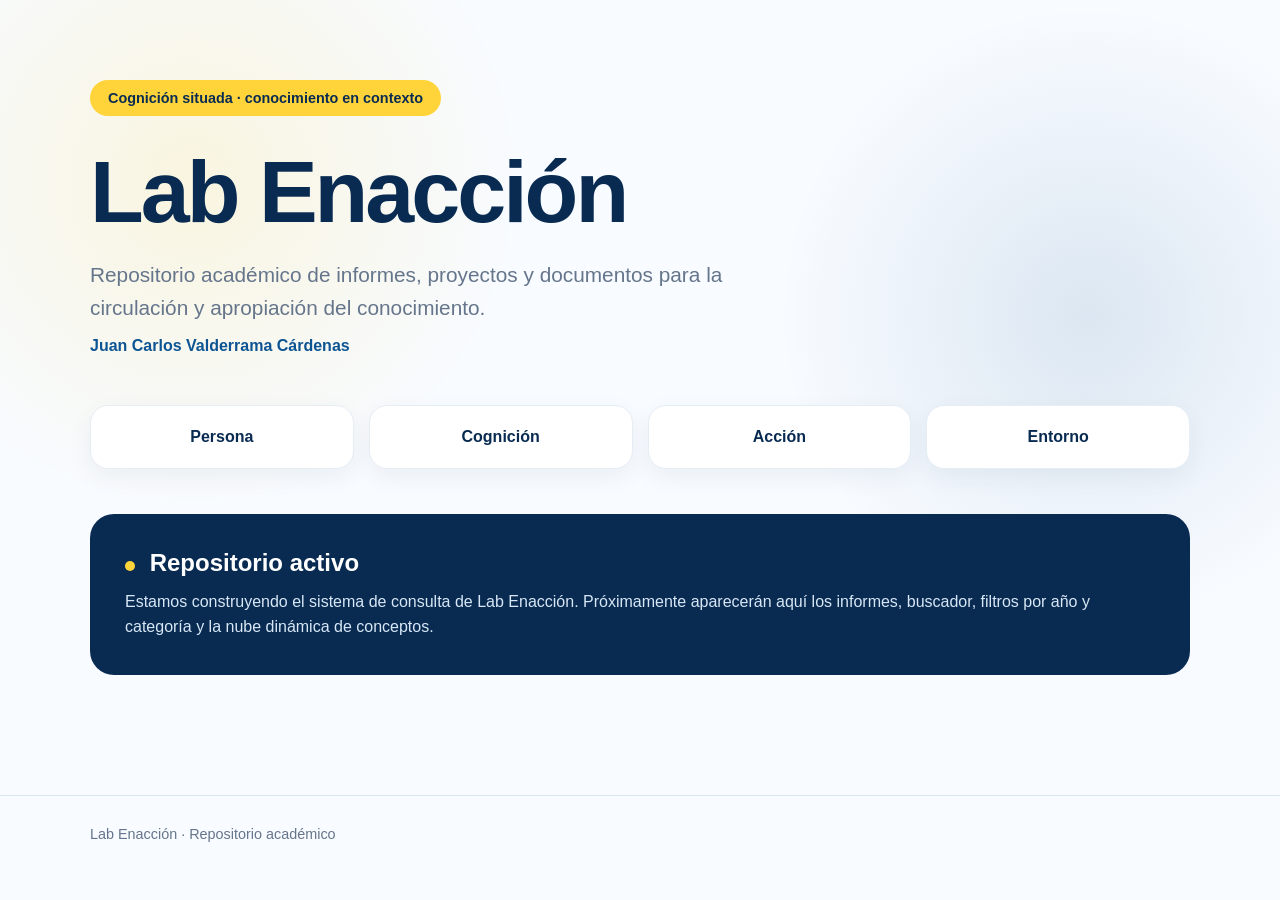
==== index.html @ b4e75525 "Create index.html Crear página inicial de Lab Enacción" ====
<!DOCTYPE html>
<html lang="es">
<head>
  <meta charset="UTF-8">
  <meta name="viewport" content="width=device-width, initial-scale=1.0">

  <title>Lab Enacción | Repositorio de informes</title>

  <meta
    name="description"
    content="Repositorio académico de informes y documentos de Lab Enacción."
  >

  <style>
    :root {
      --azul-oscuro: #092B52;
      --azul: #0D5493;
      --azul-claro: #EAF3FB;
      --amarillo: #FFD43B;
      --blanco: #FFFFFF;
      --fondo: #F8FBFF;
      --gris: #65758B;
    }

    * {
      box-sizing: border-box;
      margin: 0;
      padding: 0;
    }

    body {
      font-family: Arial, Helvetica, sans-serif;
      background:
        radial-gradient(
          circle at 15% 20%,
          rgba(255, 212, 59, 0.16),
          transparent 25%
        ),
        radial-gradient(
          circle at 85% 35%,
          rgba(13, 84, 147, 0.12),
          transparent 25%
        ),
        var(--fondo);

      color: var(--azul-oscuro);
      min-height: 100vh;
    }

    .container {
      width: min(1100px, 90%);
      margin: auto;
    }

    header {
      padding: 80px 0 50px;
    }

    .tag {
      display: inline-block;
      background: var(--amarillo);
      padding: 10px 18px;
      border-radius: 30px;
      font-weight: bold;
      font-size: 0.9rem;
      margin-bottom: 25px;
    }

    h1 {
      font-size: clamp(3rem, 7vw, 5.5rem);
      letter-spacing: -3px;
      margin-bottom: 15px;
    }

    .subtitle {
      font-size: 1.3rem;
      color: var(--gris);
      max-width: 650px;
      line-height: 1.6;
    }

    .author {
      margin-top: 12px;
      color: var(--azul);
      font-weight: 600;
    }

    .concept {
      margin-top: 50px;
      display: grid;
      grid-template-columns: repeat(4, 1fr);
      gap: 15px;
    }

    .concept div {
      background: white;
      border: 1px solid #e5edf5;
      padding: 22px;
      border-radius: 18px;
      text-align: center;
      font-weight: bold;
      box-shadow: 0 8px 25px rgba(9, 43, 82, 0.06);
      animation: aparecer 0.8s ease both;
    }

    .concept div:nth-child(2) {
      animation-delay: 0.1s;
    }

    .concept div:nth-child(3) {
      animation-delay: 0.2s;
    }

    .concept div:nth-child(4) {
      animation-delay: 0.3s;
    }

    @keyframes aparecer {
      from {
        opacity: 0;
        transform: translateY(15px);
      }

      to {
        opacity: 1;
        transform: translateY(0);
      }
    }

    .status {
      margin-top: 45px;
      background: var(--azul-oscuro);
      color: white;
      border-radius: 24px;
      padding: 35px;
    }

    .status h2 {
      margin-bottom: 12px;
    }

    .status p {
      color: #d8e7f5;
      line-height: 1.6;
    }

    .dot {
      width: 10px;
      height: 10px;
      background: var(--amarillo);
      display: inline-block;
      border-radius: 50%;
      margin-right: 8px;
      animation: pulso 2s infinite;
    }

    @keyframes pulso {
      50% {
        transform: scale(1.5);
        opacity: 0.6;
      }
    }

    footer {
      margin-top: 70px;
      padding: 30px 0;
      border-top: 1px solid #dce6ef;
      color: var(--gris);
      font-size: 0.9rem;
    }

    @media (max-width: 700px) {
      .concept {
        grid-template-columns: 1fr 1fr;
      }

      header {
        padding-top: 50px;
      }
    }
  </style>
</head>

<body>

  <header>
    <div class="container">

      <div class="tag">
        Cognición situada · conocimiento en contexto
      </div>

      <h1>Lab Enacción</h1>

      <p class="subtitle">
        Repositorio académico de informes, proyectos y documentos
        para la circulación y apropiación del conocimiento.
      </p>

      <p class="author">
        Juan Carlos Valderrama Cárdenas
      </p>

      <div class="concept">
        <div>Persona</div>
        <div>Cognición</div>
        <div>Acción</div>
        <div>Entorno</div>
      </div>

      <section class="status">

        <h2>
          <span class="dot"></span>
          Repositorio activo
        </h2>

        <p>
          Estamos construyendo el sistema de consulta de Lab Enacción.
          Próximamente aparecerán aquí los informes, buscador, filtros
          por año y categoría y la nube dinámica de conceptos.
        </p>

      </section>

    </div>
  </header>

  <footer>
    <div class="container">
      Lab Enacción · Repositorio académico
    </div>
  </footer>

</body>
</html>
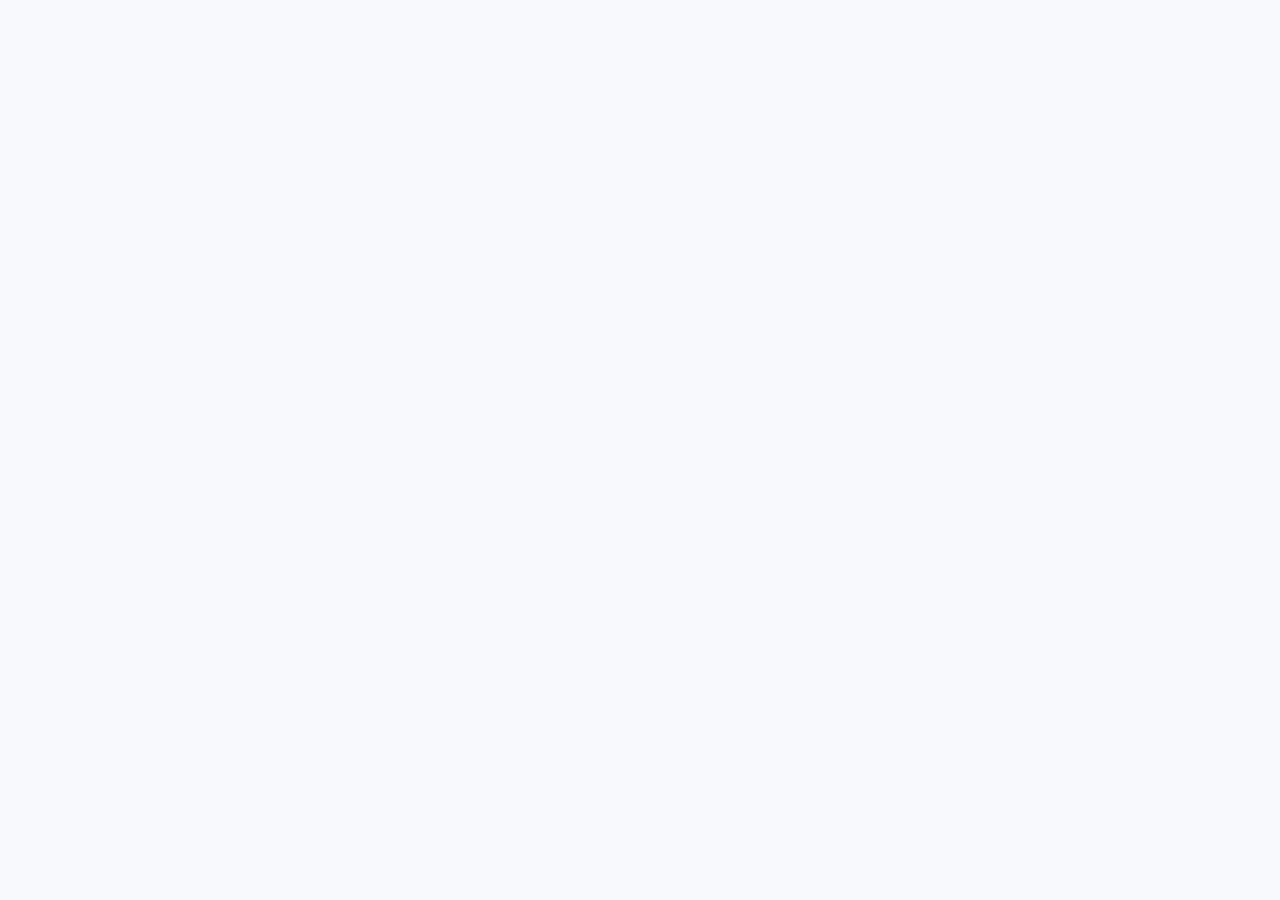
==== commit fd7e2756: "Update index.html Crear catálogo interactivo de Lab Enacción" ====
--- a/index.html
+++ b/index.html
@@ -1,236 +1,130 @@
 <!DOCTYPE html>
 <html lang="es">
 <head>
-  <meta charset="UTF-8">
-  <meta name="viewport" content="width=device-width, initial-scale=1.0">
+<meta charset="UTF-8">
+<meta name="viewport" content="width=device-width, initial-scale=1.0">
 
-  <title>Lab Enacción | Repositorio de informes</title>
+<title>Lab Enacción | Repositorio de informes</title>
 
-  <meta
-    name="description"
-    content="Repositorio académico de informes y documentos de Lab Enacción."
-  >
+<meta name="description"
+content="Repositorio académico de informes, proyectos y documentos de Lab Enacción.">
 
-  <style>
-    :root {
-      --azul-oscuro: #092B52;
-      --azul: #0D5493;
-      --azul-claro: #EAF3FB;
-      --amarillo: #FFD43B;
-      --blanco: #FFFFFF;
-      --fondo: #F8FBFF;
-      --gris: #65758B;
-    }
+<style>
 
-    * {
-      box-sizing: border-box;
-      margin: 0;
-      padding: 0;
-    }
+:root{
+  --azul-oscuro:#092B52;
+  --azul:#0D5493;
+  --azul-medio:#2878B5;
+  --azul-claro:#EAF3FB;
+  --amarillo:#FFD43B;
+  --blanco:#FFFFFF;
+  --fondo:#F7FAFD;
+  --gris:#65758B;
+  --borde:#DDE7F0;
+}
 
-    body {
-      font-family: Arial, Helvetica, sans-serif;
-      background:
-        radial-gradient(
-          circle at 15% 20%,
-          rgba(255, 212, 59, 0.16),
-          transparent 25%
-        ),
-        radial-gradient(
-          circle at 85% 35%,
-          rgba(13, 84, 147, 0.12),
-          transparent 25%
-        ),
-        var(--fondo);
+*{
+  box-sizing:border-box;
+  margin:0;
+  padding:0;
+}
 
-      color: var(--azul-oscuro);
-      min-height: 100vh;
-    }
+body{
+  font-family:Inter,system-ui,-apple-system,BlinkMacSystemFont,"Segoe UI",sans-serif;
+  background:var(--fondo);
+  color:var(--azul-oscuro);
+  min-height:100vh;
+}
 
-    .container {
-      width: min(1100px, 90%);
-      margin: auto;
-    }
+/* Fondo inspirado en cognición corporizada */
 
-    header {
-      padding: 80px 0 50px;
-    }
+.background{
+  position:fixed;
+  inset:0;
+  pointer-events:none;
+  overflow:hidden;
+  z-index:-1;
+}
 
-    .tag {
-      display: inline-block;
-      background: var(--amarillo);
-      padding: 10px 18px;
-      border-radius: 30px;
-      font-weight: bold;
-      font-size: 0.9rem;
-      margin-bottom: 25px;
-    }
+.node{
+  position:absolute;
+  border-radius:50%;
+  opacity:.15;
+  animation:float 9s ease-in-out infinite;
+}
 
-    h1 {
-      font-size: clamp(3rem, 7vw, 5.5rem);
-      letter-spacing: -3px;
-      margin-bottom: 15px;
-    }
+.node.blue{
+  background:var(--azul);
+  width:220px;
+  height:220px;
+  top:8%;
+  right:-80px;
+}
 
-    .subtitle {
-      font-size: 1.3rem;
-      color: var(--gris);
-      max-width: 650px;
-      line-height: 1.6;
-    }
+.node.yellow{
+  background:var(--amarillo);
+  width:180px;
+  height:180px;
+  left:-70px;
+  top:45%;
+  animation-delay:-3s;
+}
 
-    .author {
-      margin-top: 12px;
-      color: var(--azul);
-      font-weight: 600;
-    }
+.node.small{
+  background:var(--azul-medio);
+  width:80px;
+  height:80px;
+  bottom:12%;
+  right:12%;
+  animation-delay:-5s;
+}
 
-    .concept {
-      margin-top: 50px;
-      display: grid;
-      grid-template-columns: repeat(4, 1fr);
-      gap: 15px;
-    }
+@keyframes float{
+  0%,100%{transform:translateY(0)}
+  50%{transform:translateY(-20px)}
+}
 
-    .concept div {
-      background: white;
-      border: 1px solid #e5edf5;
-      padding: 22px;
-      border-radius: 18px;
-      text-align: center;
-      font-weight: bold;
-      box-shadow: 0 8px 25px rgba(9, 43, 82, 0.06);
-      animation: aparecer 0.8s ease both;
-    }
+.container{
+  width:min(1180px,91%);
+  margin:auto;
+}
 
-    .concept div:nth-child(2) {
-      animation-delay: 0.1s;
-    }
+/* HERO */
 
-    .concept div:nth-child(3) {
-      animation-delay: 0.2s;
-    }
+header{
+  padding:70px 0 42px;
+}
 
-    .concept div:nth-child(4) {
-      animation-delay: 0.3s;
-    }
+.label{
+  display:inline-flex;
+  align-items:center;
+  gap:8px;
+  background:var(--amarillo);
+  padding:9px 16px;
+  border-radius:30px;
+  font-size:.85rem;
+  font-weight:700;
+  margin-bottom:22px;
+}
 
-    @keyframes aparecer {
-      from {
-        opacity: 0;
-        transform: translateY(15px);
-      }
+h1{
+  font-size:clamp(3rem,7vw,5.7rem);
+  letter-spacing:-4px;
+  line-height:.95;
+}
 
-      to {
-        opacity: 1;
-        transform: translateY(0);
-      }
-    }
+.subtitle{
+  margin-top:20px;
+  font-size:1.25rem;
+  line-height:1.6;
+  color:var(--gris);
+  max-width:720px;
+}
 
-    .status {
-      margin-top: 45px;
-      background: var(--azul-oscuro);
-      color: white;
-      border-radius: 24px;
-      padding: 35px;
-    }
+.author{
+  margin-top:11px;
+  color:var(--azul);
+  font-weight:650;
+}
 
-    .status h2 {
-      margin-bottom: 12px;
-    }
-
-    .status p {
-      color: #d8e7f5;
-      line-height: 1.6;
-    }
-
-    .dot {
-      width: 10px;
-      height: 10px;
-      background: var(--amarillo);
-      display: inline-block;
-      border-radius: 50%;
-      margin-right: 8px;
-      animation: pulso 2s infinite;
-    }
-
-    @keyframes pulso {
-      50% {
-        transform: scale(1.5);
-        opacity: 0.6;
-      }
-    }
-
-    footer {
-      margin-top: 70px;
-      padding: 30px 0;
-      border-top: 1px solid #dce6ef;
-      color: var(--gris);
-      font-size: 0.9rem;
-    }
-
-    @media (max-width: 700px) {
-      .concept {
-        grid-template-columns: 1fr 1fr;
-      }
-
-      header {
-        padding-top: 50px;
-      }
-    }
-  </style>
-</head>
-
-<body>
-
-  <header>
-    <div class="container">
-
-      <div class="tag">
-        Cognición situada · conocimiento en contexto
-      </div>
-
-      <h1>Lab Enacción</h1>
-
-      <p class="subtitle">
-        Repositorio académico de informes, proyectos y documentos
-        para la circulación y apropiación del conocimiento.
-      </p>
-
-      <p class="author">
-        Juan Carlos Valderrama Cárdenas
-      </p>
-
-      <div class="concept">
-        <div>Persona</div>
-        <div>Cognición</div>
-        <div>Acción</div>
-        <div>Entorno</div>
-      </div>
-
-      <section class="status">
-
-        <h2>
-          <span class="dot"></span>
-          Repositorio activo
-        </h2>
-
-        <p>
-          Estamos construyendo el sistema de consulta de Lab Enacción.
-          Próximamente aparecerán aquí los informes, buscador, filtros
-          por año y categoría y la nube dinámica de conceptos.
-        </p>
-
-      </section>
-
-    </div>
-  </header>
-
-  <footer>
-    <div class="container">
-      Lab Enacción · Repositorio académico
-    </div>
-  </footer>
-
-</body>
-</html>
+/* Conexió
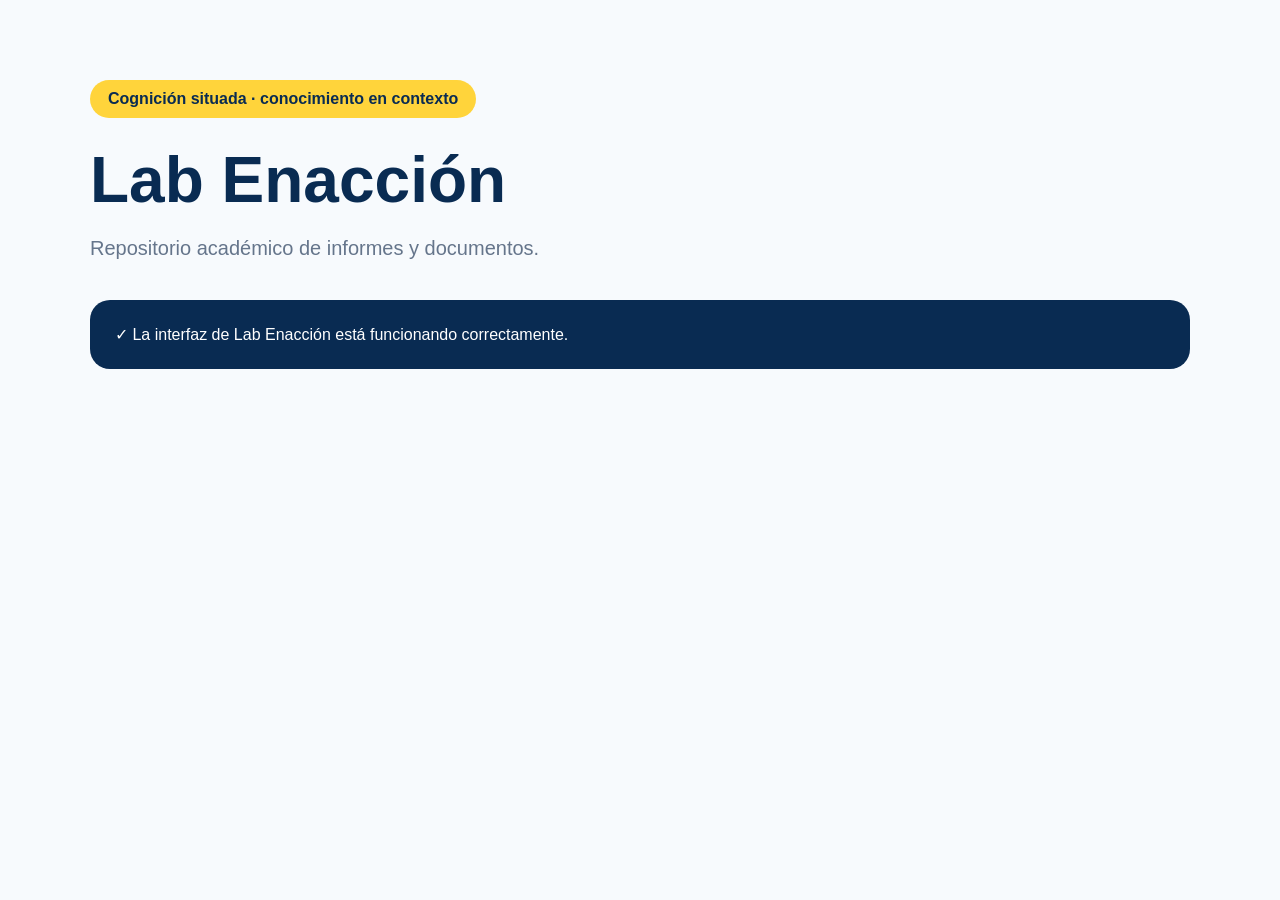
==== commit 52cdb185: "Update index.html Corregir index.html" ====
--- a/index.html
+++ b/index.html
@@ -1,130 +1,74 @@
 <!DOCTYPE html>
 <html lang="es">
+
 <head>
-<meta charset="UTF-8">
-<meta name="viewport" content="width=device-width, initial-scale=1.0">
+  <meta charset="UTF-8">
+  <meta name="viewport" content="width=device-width, initial-scale=1.0">
 
-<title>Lab Enacción | Repositorio de informes</title>
+  <title>Lab Enacción | Repositorio de informes</title>
 
-<meta name="description"
-content="Repositorio académico de informes, proyectos y documentos de Lab Enacción.">
+  <style>
+    body {
+      margin: 0;
+      font-family: Arial, Helvetica, sans-serif;
+      background: #F7FAFD;
+      color: #092B52;
+    }
 
-<style>
+    .container {
+      width: min(1100px, 90%);
+      margin: 0 auto;
+      padding: 80px 0;
+    }
 
-:root{
-  --azul-oscuro:#092B52;
-  --azul:#0D5493;
-  --azul-medio:#2878B5;
-  --azul-claro:#EAF3FB;
-  --amarillo:#FFD43B;
-  --blanco:#FFFFFF;
-  --fondo:#F7FAFD;
-  --gris:#65758B;
-  --borde:#DDE7F0;
-}
+    .tag {
+      display: inline-block;
+      padding: 10px 18px;
+      background: #FFD43B;
+      border-radius: 30px;
+      font-weight: bold;
+    }
 
-*{
-  box-sizing:border-box;
-  margin:0;
-  padding:0;
-}
+    h1 {
+      font-size: 64px;
+      margin: 25px 0 10px;
+    }
 
-body{
-  font-family:Inter,system-ui,-apple-system,BlinkMacSystemFont,"Segoe UI",sans-serif;
-  background:var(--fondo);
-  color:var(--azul-oscuro);
-  min-height:100vh;
-}
+    p {
+      color: #65758B;
+      font-size: 20px;
+    }
 
-/* Fondo inspirado en cognición corporizada */
+    .test {
+      margin-top: 40px;
+      padding: 25px;
+      background: #092B52;
+      color: white;
+      border-radius: 20px;
+    }
+  </style>
+</head>
 
-.background{
-  position:fixed;
-  inset:0;
-  pointer-events:none;
-  overflow:hidden;
-  z-index:-1;
-}
+<body>
 
-.node{
-  position:absolute;
-  border-radius:50%;
-  opacity:.15;
-  animation:float 9s ease-in-out infinite;
-}
+  <main class="container">
 
-.node.blue{
-  background:var(--azul);
-  width:220px;
-  height:220px;
-  top:8%;
-  right:-80px;
-}
+    <div class="tag">
+      Cognición situada · conocimiento en contexto
+    </div>
 
-.node.yellow{
-  background:var(--amarillo);
-  width:180px;
-  height:180px;
-  left:-70px;
-  top:45%;
-  animation-delay:-3s;
-}
+    <h1>Lab Enacción</h1>
 
-.node.small{
-  background:var(--azul-medio);
-  width:80px;
-  height:80px;
-  bottom:12%;
-  right:12%;
-  animation-delay:-5s;
-}
+    <p>
+      Repositorio académico de informes y documentos.
+    </p>
 
-@keyframes float{
-  0%,100%{transform:translateY(0)}
-  50%{transform:translateY(-20px)}
-}
+    <div class="test">
+      ✓ La interfaz de Lab Enacción está funcionando correctamente.
+    </div>
 
-.container{
-  width:min(1180px,91%);
-  margin:auto;
-}
+  </main>
 
-/* HERO */
+</body>
 
-header{
-  padding:70px 0 42px;
-}
-
-.label{
-  display:inline-flex;
-  align-items:center;
-  gap:8px;
-  background:var(--amarillo);
-  padding:9px 16px;
-  border-radius:30px;
-  font-size:.85rem;
-  font-weight:700;
-  margin-bottom:22px;
-}
-
-h1{
-  font-size:clamp(3rem,7vw,5.7rem);
-  letter-spacing:-4px;
-  line-height:.95;
-}
-
-.subtitle{
-  margin-top:20px;
-  font-size:1.25rem;
-  line-height:1.6;
-  color:var(--gris);
-  max-width:720px;
-}
-
-.author{
-  margin-top:11px;
-  color:var(--azul);
-  font-weight:650;
-}
-
-/* Conexió
+</html>
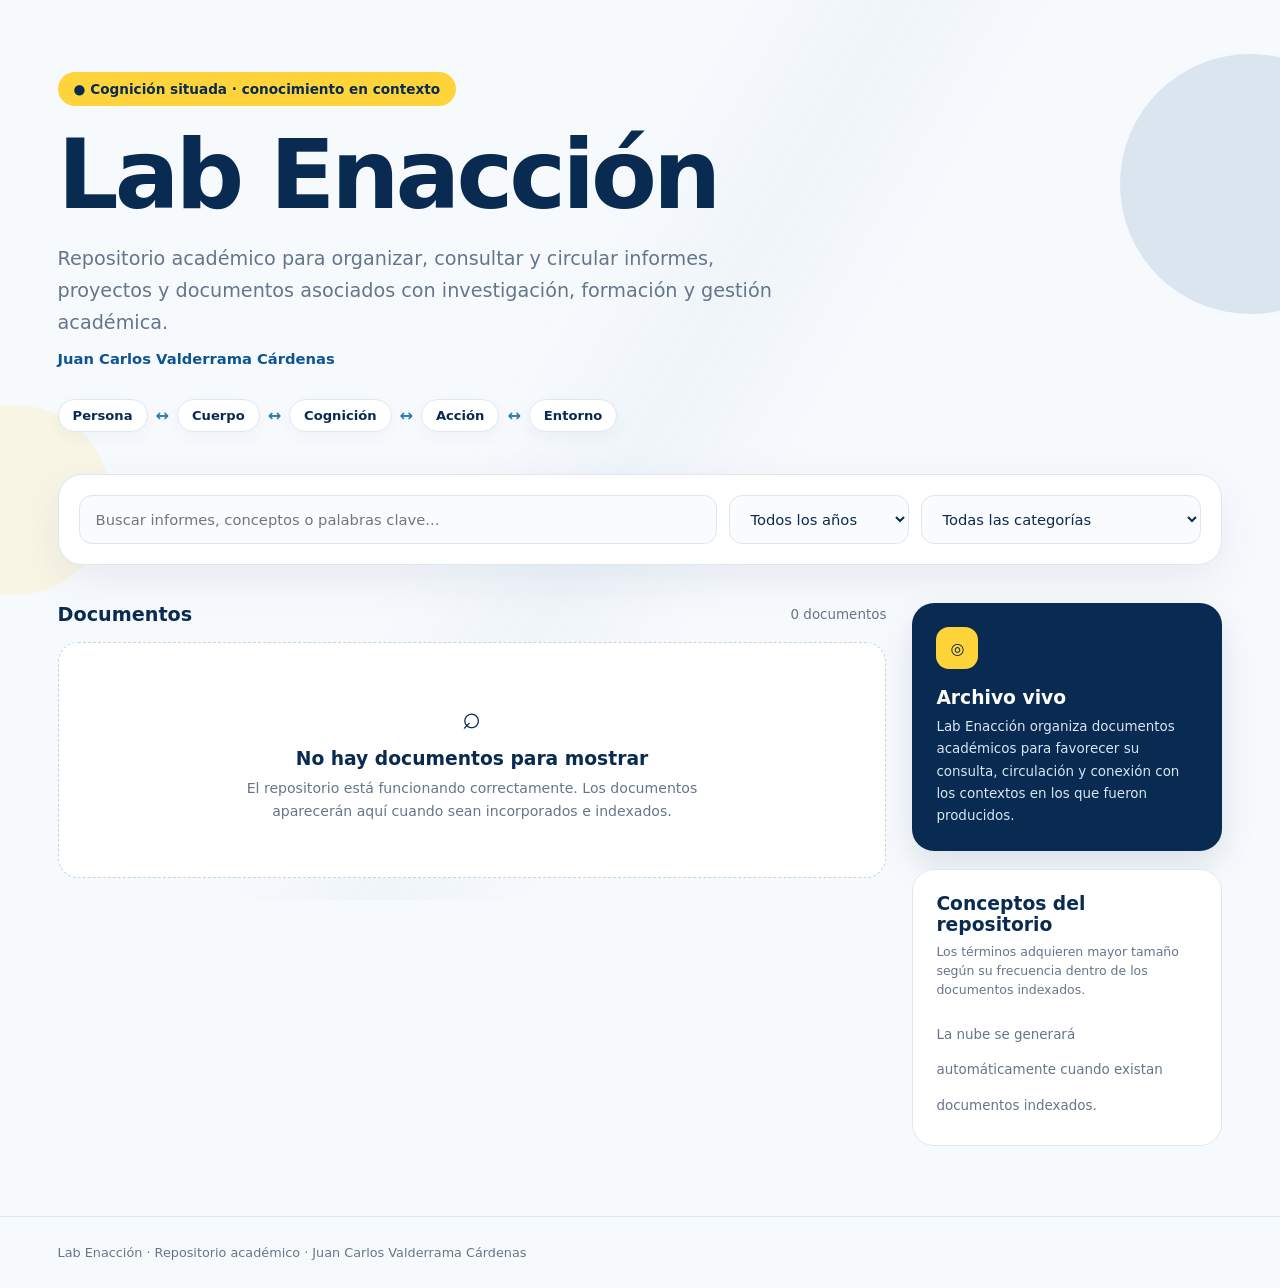
==== commit 92e2bafc: "Update index.html Conectar interfaz de Lab Enacción" ====
--- a/index.html
+++ b/index.html
@@ -2,72 +2,299 @@
 <html lang="es">
 
 <head>
+
   <meta charset="UTF-8">
-  <meta name="viewport" content="width=device-width, initial-scale=1.0">
-
-  <title>Lab Enacción | Repositorio de informes</title>
-
-  <style>
-    body {
-      margin: 0;
-      font-family: Arial, Helvetica, sans-serif;
-      background: #F7FAFD;
-      color: #092B52;
-    }
-
-    .container {
-      width: min(1100px, 90%);
-      margin: 0 auto;
-      padding: 80px 0;
-    }
-
-    .tag {
-      display: inline-block;
-      padding: 10px 18px;
-      background: #FFD43B;
-      border-radius: 30px;
-      font-weight: bold;
-    }
-
-    h1 {
-      font-size: 64px;
-      margin: 25px 0 10px;
-    }
-
-    p {
-      color: #65758B;
-      font-size: 20px;
-    }
-
-    .test {
-      margin-top: 40px;
-      padding: 25px;
-      background: #092B52;
-      color: white;
-      border-radius: 20px;
-    }
-  </style>
+
+  <meta
+    name="viewport"
+    content="width=device-width, initial-scale=1.0"
+  >
+
+  <title>
+    Lab Enacción | Repositorio de informes
+  </title>
+
+  <meta
+    name="description"
+    content="Repositorio académico de informes y documentos de Lab Enacción."
+  >
+
+  <link
+    rel="stylesheet"
+    href="styles.css"
+  >
+
 </head>
 
+
 <body>
 
+
+  <!-- FONDO -->
+
+  <div class="background">
+    <div class="node node-blue"></div>
+    <div class="node node-yellow"></div>
+    <div class="node node-small"></div>
+  </div>
+
+
+  <!-- ENCABEZADO -->
+
+  <header class="hero">
+
+    <div class="container">
+
+      <div class="tag">
+        ● Cognición situada · conocimiento en contexto
+      </div>
+
+      <h1>Lab Enacción</h1>
+
+      <p class="subtitle">
+        Repositorio académico para organizar,
+        consultar y circular informes, proyectos
+        y documentos asociados con investigación,
+        formación y gestión académica.
+      </p>
+
+      <p class="author">
+        Juan Carlos Valderrama Cárdenas
+      </p>
+
+
+      <!-- RELACIÓN ENACTIVA -->
+
+      <div class="enaction">
+
+        <span class="enaction-item">
+          Persona
+        </span>
+
+        <span class="enaction-arrow">
+          ↔
+        </span>
+
+        <span class="enaction-item">
+          Cuerpo
+        </span>
+
+        <span class="enaction-arrow">
+          ↔
+        </span>
+
+        <span class="enaction-item">
+          Cognición
+        </span>
+
+        <span class="enaction-arrow">
+          ↔
+        </span>
+
+        <span class="enaction-item">
+          Acción
+        </span>
+
+        <span class="enaction-arrow">
+          ↔
+        </span>
+
+        <span class="enaction-item">
+          Entorno
+        </span>
+
+      </div>
+
+    </div>
+
+  </header>
+
+
+  <!-- CONTENIDO -->
+
   <main class="container">
 
-    <div class="tag">
-      Cognición situada · conocimiento en contexto
+
+    <!-- BÚSQUEDA -->
+
+    <section class="search-panel">
+
+      <input
+        id="busqueda"
+        class="search-field"
+        type="search"
+        placeholder="Buscar informes, conceptos o palabras clave..."
+        aria-label="Buscar documentos"
+      >
+
+
+      <select
+        id="filtro-anio"
+        class="filter-field"
+        aria-label="Filtrar por año"
+      >
+
+        <option value="">
+          Todos los años
+        </option>
+
+      </select>
+
+
+      <select
+        id="filtro-categoria"
+        class="filter-field"
+        aria-label="Filtrar por categoría"
+      >
+
+        <option value="">
+          Todas las categorías
+        </option>
+
+        <option value="Proyectos de investigación">
+          Proyectos de investigación
+        </option>
+
+        <option value="Semillero de investigación">
+          Semillero de investigación
+        </option>
+
+        <option value="SaberPro">
+          SaberPro
+        </option>
+
+        <option value="Internacionalización">
+          Internacionalización
+        </option>
+
+      </select>
+
+    </section>
+
+
+    <!-- CATÁLOGO -->
+
+    <div class="content-layout">
+
+
+      <!-- DOCUMENTOS -->
+
+      <section>
+
+        <div class="results-header">
+
+          <h2>
+            Documentos
+          </h2>
+
+          <span
+            id="contador"
+            class="counter"
+          >
+            0 documentos
+          </span>
+
+        </div>
+
+
+        <div
+          id="documentos"
+          class="document-list"
+        >
+
+          <div class="empty-state">
+
+            <div class="empty-icon">
+              ···
+            </div>
+
+            <h3>
+              Cargando catálogo
+            </h3>
+
+            <p>
+              Lab Enacción está consultando
+              los documentos disponibles.
+            </p>
+
+          </div>
+
+        </div>
+
+      </section>
+
+
+      <!-- COLUMNA LATERAL -->
+
+      <aside class="sidebar">
+
+
+        <section class="info-box">
+
+          <div class="info-icon">
+            ◎
+          </div>
+
+          <h3>
+            Archivo vivo
+          </h3>
+
+          <p>
+            Lab Enacción organiza documentos
+            académicos para favorecer su consulta,
+            circulación y conexión con los contextos
+            en los que fueron producidos.
+          </p>
+
+        </section>
+
+
+        <section class="cloud-box">
+
+          <h3>
+            Conceptos del repositorio
+          </h3>
+
+          <p class="cloud-description">
+            Los términos adquieren mayor tamaño
+            según su frecuencia dentro de los
+            documentos indexados.
+          </p>
+
+          <div
+            id="nube-palabras"
+            class="word-cloud"
+          >
+          </div>
+
+        </section>
+
+
+      </aside>
+
     </div>
 
-    <h1>Lab Enacción</h1>
-
-    <p>
-      Repositorio académico de informes y documentos.
-    </p>
-
-    <div class="test">
-      ✓ La interfaz de Lab Enacción está funcionando correctamente.
+  </main>
+
+
+  <!-- PIE DE PÁGINA -->
+
+  <footer>
+
+    <div class="container">
+
+      Lab Enacción · Repositorio académico ·
+      Juan Carlos Valderrama Cárdenas
+
     </div>
 
-  </main>
+  </footer>
+
+
+  <!-- MOTOR DEL CATÁLOGO -->
+
+  <script src="app.js"></script>
+
 
 </body>
 
--- a/styles.css
+++ b/styles.css
@@ -0,0 +1,583 @@
+/* =====================================================
+   LAB ENACCIÓN
+   Repositorio académico
+   Diseño: azul + blanco + amarillo
+===================================================== */
+
+:root {
+  --azul-oscuro: #092B52;
+  --azul: #0D5493;
+  --azul-medio: #2878B5;
+  --azul-claro: #EAF3FB;
+  --amarillo: #FFD43B;
+  --amarillo-claro: #FFF6CB;
+  --blanco: #FFFFFF;
+  --fondo: #F7FAFD;
+  --gris: #65758B;
+  --borde: #DDE7F0;
+}
+
+/* ===== BASE ===== */
+
+* {
+  box-sizing: border-box;
+}
+
+html {
+  scroll-behavior: smooth;
+}
+
+body {
+  margin: 0;
+  font-family: Inter, system-ui, -apple-system,
+    BlinkMacSystemFont, "Segoe UI", sans-serif;
+  background: var(--fondo);
+  color: var(--azul-oscuro);
+  min-height: 100vh;
+}
+
+/* ===== FONDO: COGNICIÓN - CUERPO - ENTORNO ===== */
+
+.background {
+  position: fixed;
+  inset: 0;
+  z-index: -1;
+  overflow: hidden;
+  pointer-events: none;
+
+  background:
+    linear-gradient(
+      120deg,
+      transparent 40%,
+      rgba(13, 84, 147, 0.03) 50%,
+      transparent 60%
+    );
+}
+
+.node {
+  position: absolute;
+  border-radius: 50%;
+  opacity: 0.12;
+  animation: flotacion 9s ease-in-out infinite;
+}
+
+.node-blue {
+  width: 260px;
+  height: 260px;
+  background: var(--azul);
+  right: -100px;
+  top: 6%;
+}
+
+.node-yellow {
+  width: 190px;
+  height: 190px;
+  background: var(--amarillo);
+  left: -80px;
+  top: 45%;
+  animation-delay: -3s;
+}
+
+.node-small {
+  width: 90px;
+  height: 90px;
+  background: var(--azul-medio);
+  right: 12%;
+  bottom: 9%;
+  animation-delay: -5s;
+}
+
+@keyframes flotacion {
+  0%,
+  100% {
+    transform: translateY(0);
+  }
+
+  50% {
+    transform: translateY(-18px);
+  }
+}
+
+/* ===== CONTENEDOR ===== */
+
+.container {
+  width: min(1180px, 91%);
+  margin: 0 auto;
+}
+
+/* ===== ENCABEZADO ===== */
+
+.hero {
+  padding: 72px 0 42px;
+}
+
+.tag {
+  display: inline-flex;
+  align-items: center;
+  gap: 8px;
+
+  background: var(--amarillo);
+  color: var(--azul-oscuro);
+
+  padding: 9px 16px;
+  border-radius: 30px;
+
+  font-size: 0.85rem;
+  font-weight: 750;
+}
+
+.hero h1 {
+  margin: 24px 0 0;
+
+  font-size: clamp(3.4rem, 8vw, 6rem);
+  line-height: 0.95;
+  letter-spacing: -4px;
+}
+
+.subtitle {
+  max-width: 720px;
+
+  margin: 22px 0 0;
+
+  color: var(--gris);
+  font-size: 1.2rem;
+  line-height: 1.65;
+}
+
+.author {
+  margin-top: 12px;
+
+  color: var(--azul);
+  font-size: 0.92rem;
+  font-weight: 700;
+}
+
+/* ===== ENACCIÓN ===== */
+
+.enaction {
+  display: flex;
+  flex-wrap: wrap;
+  align-items: center;
+  gap: 8px;
+
+  margin-top: 32px;
+}
+
+.enaction-item {
+  padding: 8px 14px;
+
+  background: var(--blanco);
+  border: 1px solid var(--borde);
+  border-radius: 30px;
+
+  box-shadow: 0 5px 16px rgba(9, 43, 82, 0.04);
+
+  font-size: 0.82rem;
+  font-weight: 650;
+}
+
+.enaction-arrow {
+  color: var(--azul-medio);
+  font-weight: 800;
+}
+
+/* ===== BUSCADOR ===== */
+
+.search-panel {
+  display: grid;
+  grid-template-columns: minmax(250px, 1fr) 180px 280px;
+  gap: 12px;
+
+  padding: 20px;
+  margin-bottom: 38px;
+
+  background: var(--blanco);
+  border: 1px solid var(--borde);
+  border-radius: 24px;
+
+  box-shadow: 0 15px 45px rgba(9, 43, 82, 0.07);
+}
+
+.search-field,
+.filter-field {
+  width: 100%;
+
+  padding: 14px 16px;
+
+  background: #F9FBFD;
+  color: var(--azul-oscuro);
+
+  border: 1px solid var(--borde);
+  border-radius: 13px;
+
+  font: inherit;
+  font-size: 0.92rem;
+
+  outline: none;
+}
+
+.search-field:focus,
+.filter-field:focus {
+  border-color: var(--azul);
+
+  box-shadow:
+    0 0 0 3px rgba(13, 84, 147, 0.08);
+}
+
+/* ===== DISTRIBUCIÓN ===== */
+
+.content-layout {
+  display: grid;
+  grid-template-columns: minmax(0, 1fr) 310px;
+  gap: 26px;
+}
+
+/* ===== RESULTADOS ===== */
+
+.results-header {
+  display: flex;
+  justify-content: space-between;
+  align-items: center;
+
+  margin-bottom: 16px;
+}
+
+.results-header h2 {
+  margin: 0;
+  font-size: 1.2rem;
+}
+
+.counter {
+  color: var(--gris);
+  font-size: 0.84rem;
+}
+
+/* ===== DOCUMENTOS ===== */
+
+.document-list {
+  display: grid;
+  gap: 14px;
+}
+
+.document-card {
+  padding: 23px;
+
+  background: var(--blanco);
+
+  border: 1px solid var(--borde);
+  border-radius: 20px;
+
+  animation: aparecer 0.35s ease both;
+
+  transition:
+    transform 0.2s ease,
+    box-shadow 0.2s ease,
+    border-color 0.2s ease;
+}
+
+.document-card:hover {
+  transform: translateY(-3px);
+
+  border-color: #BCD1E2;
+
+  box-shadow:
+    0 14px 36px rgba(9, 43, 82, 0.09);
+}
+
+@keyframes aparecer {
+  from {
+    opacity: 0;
+    transform: translateY(8px);
+  }
+
+  to {
+    opacity: 1;
+    transform: translateY(0);
+  }
+}
+
+/* ===== ETIQUETAS ===== */
+
+.badges {
+  display: flex;
+  flex-wrap: wrap;
+  gap: 7px;
+}
+
+.badge {
+  padding: 6px 10px;
+
+  background: var(--azul-claro);
+  color: var(--azul);
+
+  border-radius: 20px;
+
+  font-size: 0.7rem;
+  font-weight: 800;
+}
+
+.badge-year {
+  background: var(--amarillo-claro);
+  color: #725D00;
+}
+
+.document-card h3 {
+  margin: 14px 0 0;
+
+  font-size: 1.13rem;
+  line-height: 1.4;
+}
+
+.keywords {
+  margin: 8px 0 0;
+
+  color: var(--gris);
+
+  font-size: 0.82rem;
+  line-height: 1.5;
+}
+
+.document-footer {
+  display: flex;
+  justify-content: space-between;
+  align-items: center;
+
+  margin-top: 18px;
+  padding-top: 14px;
+
+  border-top: 1px solid #EDF2F6;
+}
+
+.file-type {
+  color: var(--gris);
+
+  font-size: 0.74rem;
+  font-weight: 800;
+}
+
+/* ===== BOTÓN ===== */
+
+.open-document {
+  display: inline-block;
+
+  padding: 9px 14px;
+
+  background: var(--azul);
+  color: var(--blanco);
+
+  border-radius: 10px;
+
+  text-decoration: none;
+
+  font-size: 0.81rem;
+  font-weight: 700;
+
+  transition:
+    background 0.2s ease,
+    transform 0.2s ease;
+}
+
+.open-document:hover {
+  background: var(--azul-oscuro);
+  transform: translateY(-1px);
+}
+
+/* ===== COLUMNA LATERAL ===== */
+
+.sidebar {
+  display: grid;
+  gap: 18px;
+  align-content: start;
+}
+
+.info-box {
+  padding: 24px;
+
+  background: var(--azul-oscuro);
+  color: var(--blanco);
+
+  border-radius: 22px;
+
+  box-shadow:
+    0 14px 35px rgba(9, 43, 82, 0.12);
+}
+
+.info-icon {
+  width: 42px;
+  height: 42px;
+
+  display: grid;
+  place-items: center;
+
+  margin-bottom: 18px;
+
+  background: var(--amarillo);
+  color: var(--azul-oscuro);
+
+  border-radius: 13px;
+
+  font-weight: 900;
+}
+
+.info-box h3 {
+  margin: 0 0 8px;
+}
+
+.info-box p {
+  margin: 0;
+
+  color: #D5E5F4;
+
+  font-size: 0.84rem;
+  line-height: 1.65;
+}
+
+/* ===== NUBE DE PALABRAS ===== */
+
+.cloud-box {
+  padding: 23px;
+
+  background: var(--blanco);
+
+  border: 1px solid var(--borde);
+  border-radius: 22px;
+}
+
+.cloud-box h3 {
+  margin: 0 0 8px;
+}
+
+.cloud-description {
+  margin: 0 0 17px;
+
+  color: var(--gris);
+
+  font-size: 0.78rem;
+  line-height: 1.5;
+}
+
+.word-cloud {
+  line-height: 2.2;
+}
+
+.cloud-word {
+  display: inline-block;
+
+  margin-right: 9px;
+
+  color: var(--azul);
+
+  cursor: default;
+
+  animation: respirar 5s ease-in-out infinite;
+
+  transition:
+    color 0.2s ease,
+    transform 0.2s ease;
+}
+
+.cloud-word:hover {
+  color: #C69B00;
+  transform: scale(1.08);
+}
+
+@keyframes respirar {
+  0%,
+  100% {
+    opacity: 1;
+  }
+
+  50% {
+    opacity: 0.68;
+  }
+}
+
+/* ===== SIN DOCUMENTOS ===== */
+
+.empty-state {
+  padding: 55px 25px;
+
+  background: var(--blanco);
+
+  border: 1px dashed #C5D4E1;
+  border-radius: 20px;
+
+  text-align: center;
+}
+
+.empty-icon {
+  margin-bottom: 12px;
+  font-size: 2rem;
+}
+
+.empty-state h3 {
+  margin: 0 0 8px;
+}
+
+.empty-state p {
+  max-width: 480px;
+
+  margin: auto;
+
+  color: var(--gris);
+
+  font-size: 0.88rem;
+  line-height: 1.6;
+}
+
+/* ===== PIE ===== */
+
+footer {
+  margin-top: 70px;
+  padding: 28px 0;
+
+  border-top: 1px solid var(--borde);
+
+  color: var(--gris);
+
+  font-size: 0.8rem;
+}
+
+/* ===== RESPONSIVE ===== */
+
+@media (max-width: 850px) {
+
+  .search-panel {
+    grid-template-columns: 1fr;
+  }
+
+  .content-layout {
+    grid-template-columns: 1fr;
+  }
+
+  .sidebar {
+    grid-template-columns: 1fr 1fr;
+  }
+
+}
+
+@media (max-width: 600px) {
+
+  .hero {
+    padding-top: 48px;
+  }
+
+  .hero h1 {
+    letter-spacing: -2.5px;
+  }
+
+  .subtitle {
+    font-size: 1.05rem;
+  }
+
+  .sidebar {
+    grid-template-columns: 1fr;
+  }
+
+  .document-footer {
+    align-items: flex-start;
+    gap: 14px;
+    flex-direction: column;
+  }
+
+}
